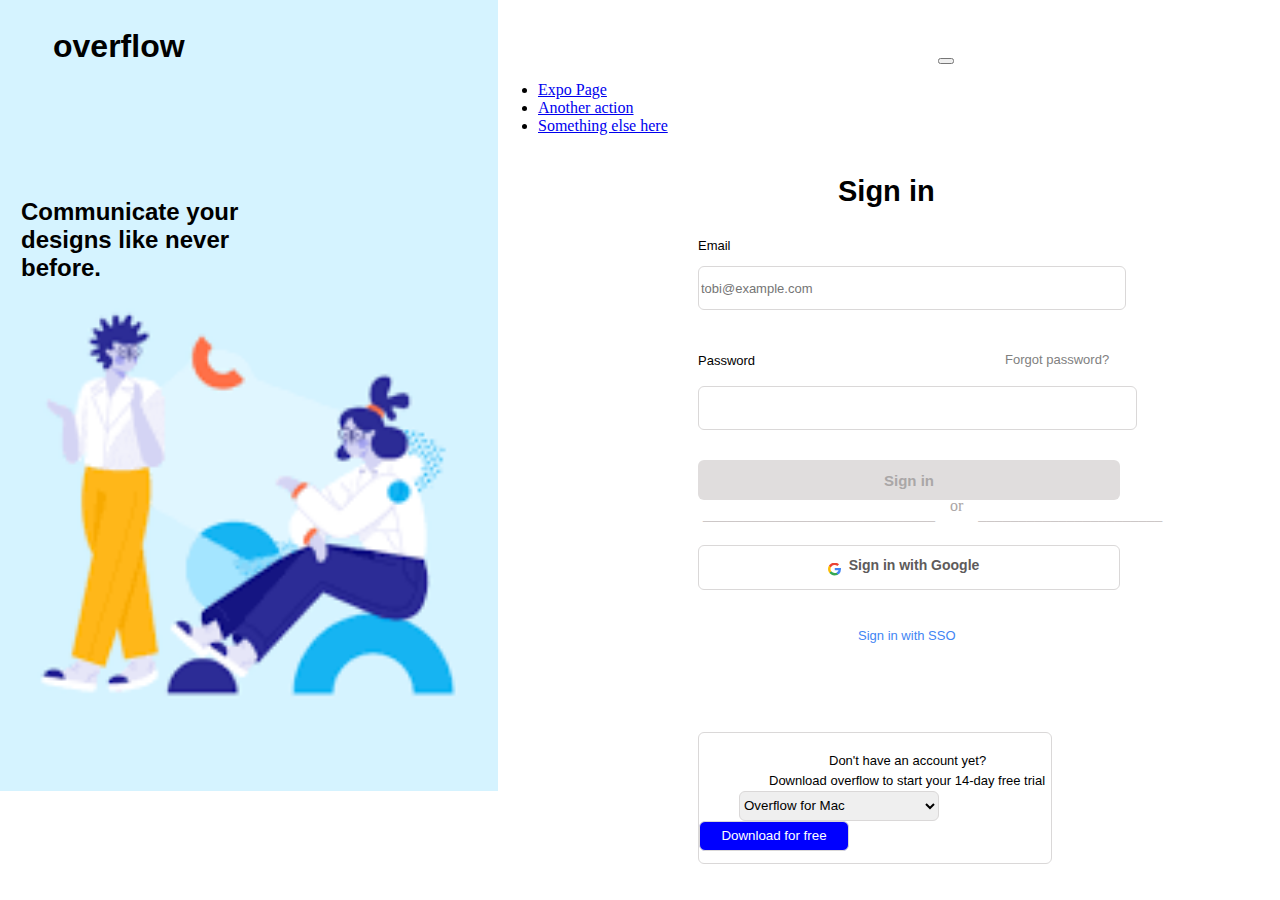
==== index.html @ ba2a92eb "spol" ====
<!DOCTYPE html>
<html lang="en">
<head>
    <meta charset="UTF-8">
    <meta http-equiv="X-UA-Compatible" content="IE=edge">
    <meta name="viewport" content="width=device-width, initial-scale=1.0">
    <title>Document</title>
    <link rel="stylesheet" href="index.css">
    <link rel="stylesheet" href="sp1raxxfont/css/all.css">
    <link href="https://cdn.jsdelivr.net/npm/bootstrap@5.3.0/dist/css/bootstrap.min.css" rel="stylesheet" integrity="sha384-9ndCyUaIbzAi2FUVXJi0CjmCapSmO7SnpJef0486qhLnuZ2cdeRhO02iuK6FUUVM" crossorigin="anonymous">
</head>
<body>
    <script src="https://cdn.jsdelivr.net/npm/bootstrap@5.3.0/dist/js/bootstrap.bundle.min.js" integrity="sha384-geWF76RCwLtnZ8qwWowPQNguL3RmwHVBC9FhGdlKrxdiJJigb/j/68SIy3Te4Bkz" crossorigin="anonymous"></script>
    <div id="back">
        <h1 id="ok">overflow</h1>
           <h2 style="margin-top: 190px;">Communicate your <br> designs like never <br> before.</h2>
        <div>
            <img src="ovd.png" alt="">
        </div>
        <div>
            <div class="dropdown">
                <button id="tgb" class="btn btn-secondary dropdown-toggle" type="button" data-bs-toggle="dropdown" aria-expanded="false" style="margin-top: 50px; margin-left: 440px; margin-bottom: -80px;">
                </button>
                <ul class="dropdown-menu">
                  <li><a class="dropdown-item" href="expo.html">Expo Page</a></li>
                  <li><a class="dropdown-item" href="#">Another action</a></li>
                  <li><a class="dropdown-item" href="#">Something else here</a></li>
                </ul>
              </div>
        <div id="jnm">      
            <h1 id="uh">Sign in</h1>
            <div id="op">
               <p id="ij">Email</p>
               <input type="text" id="yh" alt="" size="55" placeholder="tobi@example.com">
            </div>
            <div id="fd">
                <p id="mn">Password</p>
                <a id="nm" href="#">Forgot password?</a>
            </div>
            <br>
            <input type="password" id="vc" size="52"><br>
            <button id="gf"><h1 style="font-size: 15px; color: rgb(170, 167, 167);">Sign in</h1></button>
            <div id="kkk" style="display: inline-flex; margin-top: -10px; margin-left: -7px; color: rgb(204, 199, 199);">
                <p id="mko" style="margin-left: 212px;">_____________________________</p>
                <p id="kmo" style="margin-left: 15px; margin-right: 15px; margin-top: 7px; color: rgb(170, 165, 165);">or</p>
                <p id="obo">_______________________</p>
            </div><br>
            <button id="gb"><i id="hg" class="fa-brands fa-google"></i><h3 style="font-size: 14px; margin-top: -20px;font-weight: bolder;font-family: Arial, Helvetica, sans-serif; color: rgb(94, 91, 91);">Sign in with Google</h3></button>
            <br><br><br>
            <a href="#" id="rf" style="margin-left: 360px;">Sign in with SSO</a>
        </div>
            <br>
            <div id="lk">
                 <p id="sx">Don't have an account yet?</p>
                 <p id="xs">Download overflow to start your 14-day free trial</p>
                 <br>
                 <select name="overflow" id="overflows" style="margin-top: -30px;">
                    <option value="Overflow for windows">Overflow for Mac</option>
                    <option value="Overflow for Windows">Overflow for Windows</option>
                 </select>
                 <button id="ds">Download for free</button>


                 <style>
                    @media screen and (max-width: 768px) {
                        img{
                            display: none;
                        }
                        h2{
                            display: none;
                        }
                        #lk{
                            display: none;
                        }
                        #ok{
                            margin-top: -60px;
                            margin-left: 200px;
                            
                        }

                    }
                 </style>


            </div>
        </div>
    </div>
</body>
</html>
---- index.css ----
img{
    width: 500px;
    margin-top: -180px;
    margin-left: -10px;
    margin-bottom: -30px;
}
#ok{
    position: absolute;
    margin-left: 45px;
    margin-top: 20px;
    font-weight: bolder;
    font-family: Arial, Helvetica, sans-serif;
}
h2{
    position: absolute;
    margin-left: 13px;
    font-family: Arial, Helvetica, sans-serif;
}
#back{
    display: inline-flex;
}
#uh{
    margin-left: 340px;
    margin-top: 40px;
    font-family: Arial, Helvetica, sans-serif;
    font-size: 29px;
    margin-bottom: -20px;
}
#op{
    margin-top: 50px;
}
#ij,#yh{
    margin-left: 200px;
    font-family: Arial, Helvetica, sans-serif;
    font-size: 13px;
}
#yh{
    height: 40px;
    border-radius: 6px;
    border-width: 1px;
    border-style: ridge;
    border-color: rgb(218, 216, 216);
    margin-left: 200px;
    width: 422px;
}
#fd{
    margin-left: 200px;
    display: inline-flex;
    margin-top: 30px;
    font-family: Arial, Helvetica, sans-serif;
    font-size: 13px;
}
#nm{
    margin-left: 250px;
    color: grey;
    text-decoration: none;
    margin-top: 12px;
}
#vc{
    margin-left: 200px;
    margin-top: 5px;
    height: 40px;
    border-radius: 6px;
    border-width: 1px;
    border-style: ridge;
    border-color: rgb(218, 216, 216);
}
#gf{
    margin-left: 200px;
    margin-top: 30px;
    height: 40px;
    border-radius: 6px;
    border-width: 1px;
    width: 420px;
    background: rgb(224, 221, 221);
    border: none;
    width: 422px;
}
#gb{
    margin-left: 200px;
    margin-top: 5px;
    height: 45px;
    border-radius: 6px;
    border-width: 1px;
    border-style: ridge;
    width: 422px;
    background: white;
    border-color: rgb(218, 216, 216);
}
h3{
    margin-top: -35px;
    margin-left: 10px;
    font-family: Arial, Helvetica, sans-serif;
    color: rgb(66, 66, 66);
    font-weight: bold;
    
}
#hg{
    margin-left: -150px;
    margin-top: 15px;
}
.fa-google{
    background: conic-gradient(from -45deg, #ea4335 110deg, #4285f4 90deg 180deg, #34a853 180deg 270deg, #fbbc05 270deg) 73% 55%/150% 150% no-repeat;
    -webkit-background-clip: text;
    color: transparent;
    -webkit-text-fill-color: transparent;
}
#rf{
    list-style-type: none;
    border-bottom: none;
    color: #4285f4;
    font-family: Arial, Helvetica, sans-serif;
    font-size: 13px;
    text-decoration: none;
}
#lk{
    margin-left: 200px;
    margin-top: 70px;
    font-family: Arial, Helvetica, sans-serif;
    font-size: 13px;
    border-style: ridge;
    margin-right: 220px;
    height: 130px;
    font-weight: lighter;
    border-radius: 6px;
    border-color: rgb(218, 216, 216);
    border-style: ridge;
    border-width: 1px;
}
#sx{
    margin-left: 130px;
    margin-top: 20px;
}
#xs{
    margin-left: 70px;
    margin-top: -8px;
    margin-bottom: -5px;
}
#overflows{
    margin-top: -100px;
    margin-left: 40px;
    height: 30px;
    width: 200px;
    border-radius: 6px;
    border-color: rgb(218, 216, 216);
    border-style: ridge;
    border-width: 1px;
    font-family: Arial, Helvetica, sans-serif;
}
#ds{
    height: 30px;
    width: 150px;
    border-radius: 6px;
    border-color: rgb(218, 216, 216);
    border-style: ridge;
    border-width: 1px;
    font-family: Arial, Helvetica, sans-serif;
    background-color: blue;
    color: white;
}

@media screen and (max-width: 768px){
    #back{
        margin-left: -197px;
        margin-top: 100px;
        width: 100%;
    }
    #ok{
        margin-left: 100px;
        margin-top: 30px;
        
    }
    #kkk{
        width: 0px;
    }
    #kkk #kmo{
        margin-left: 50px;
    }
    #kkk #mko{
        width: 300px;
        margin-left: -10px;
        margin-right: -10px;
    }
    #kkk #obo{
        margin-left: -10px;
    }
    #vc,#yh,#obo,#gb,#gf{
        width: 385px;
    }
    #nm{
        margin-left: 220px;
        margin-top: 2px;
    }
}
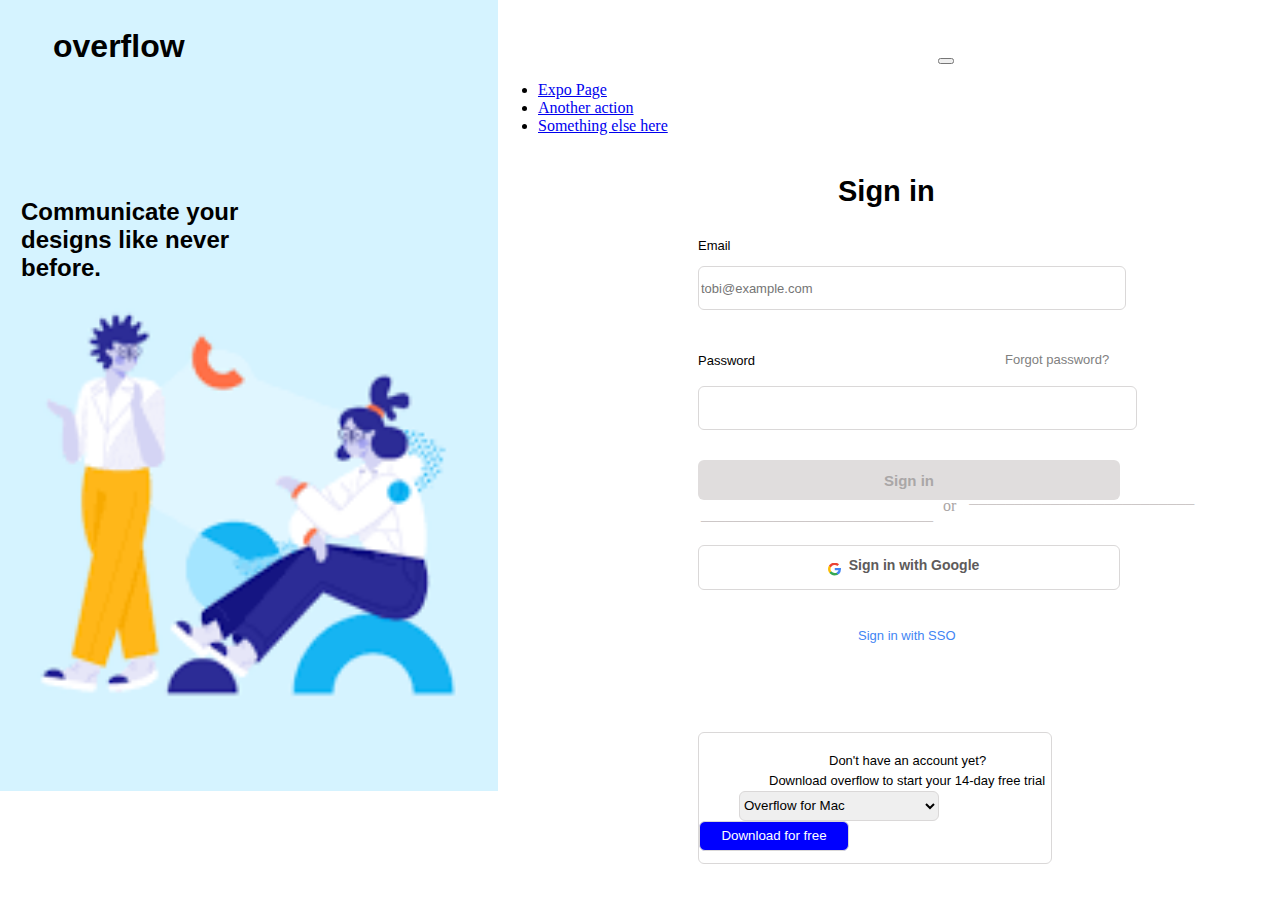
==== commit 63a1cf56: "kkm" ====
--- a/index.html
+++ b/index.html
@@ -40,10 +40,10 @@
             <br>
             <input type="password" id="vc" size="52"><br>
             <button id="gf"><h1 style="font-size: 15px; color: rgb(170, 167, 167);">Sign in</h1></button>
-            <div id="kkk" style="display: inline-flex; margin-top: -10px; margin-left: -7px; color: rgb(204, 199, 199);">
-                <p id="mko" style="margin-left: 212px;">_____________________________</p>
-                <p id="kmo" style="margin-left: 15px; margin-right: 15px; margin-top: 7px; color: rgb(170, 165, 165);">or</p>
-                <p id="obo">_______________________</p>
+            <div id="kkk" style="display: inline-flex; margin-top: -10px; margin-left: -5px; color: rgb(204, 199, 199);">
+                <p id="mko" style="margin-left: 208px;">_____________________________</p>
+                <p id="kmo" style="margin-left: 10px; margin-right: 10px; margin-top: 7px; color: rgb(170, 165, 165);">or</p>
+                <p id="obo" style="font-size: large; margin-top: -3px; margin-left: 3px;">_________________________</p>
             </div><br>
             <button id="gb"><i id="hg" class="fa-brands fa-google"></i><h3 style="font-size: 14px; margin-top: -20px;font-weight: bolder;font-family: Arial, Helvetica, sans-serif; color: rgb(94, 91, 91);">Sign in with Google</h3></button>
             <br><br><br>
@@ -75,7 +75,11 @@
                         #ok{
                             margin-top: -60px;
                             margin-left: 200px;
-                            
+                        }
+                        #kkk{
+                            size-adjust: 100px;
+                            width: auto;
+                            margin: auto;
                         }
 
                     }
--- a/index.css
+++ b/index.css
@@ -170,21 +170,13 @@
         margin-top: 30px;
         
     }
-    #kkk{
-        width: 0px;
-    }
-    #kkk #kmo{
-        margin-left: 50px;
+    #kkk p{
+        font-size: 13px;
     }
     #kkk #mko{
-        width: 300px;
-        margin-left: -10px;
-        margin-right: -10px;
+        margin-top: 4px;
     }
-    #kkk #obo{
-        margin-left: -10px;
-    }
-    #vc,#yh,#obo,#gb,#gf{
+    #vc,#yh,#gb,#gf{
         width: 385px;
     }
     #nm{
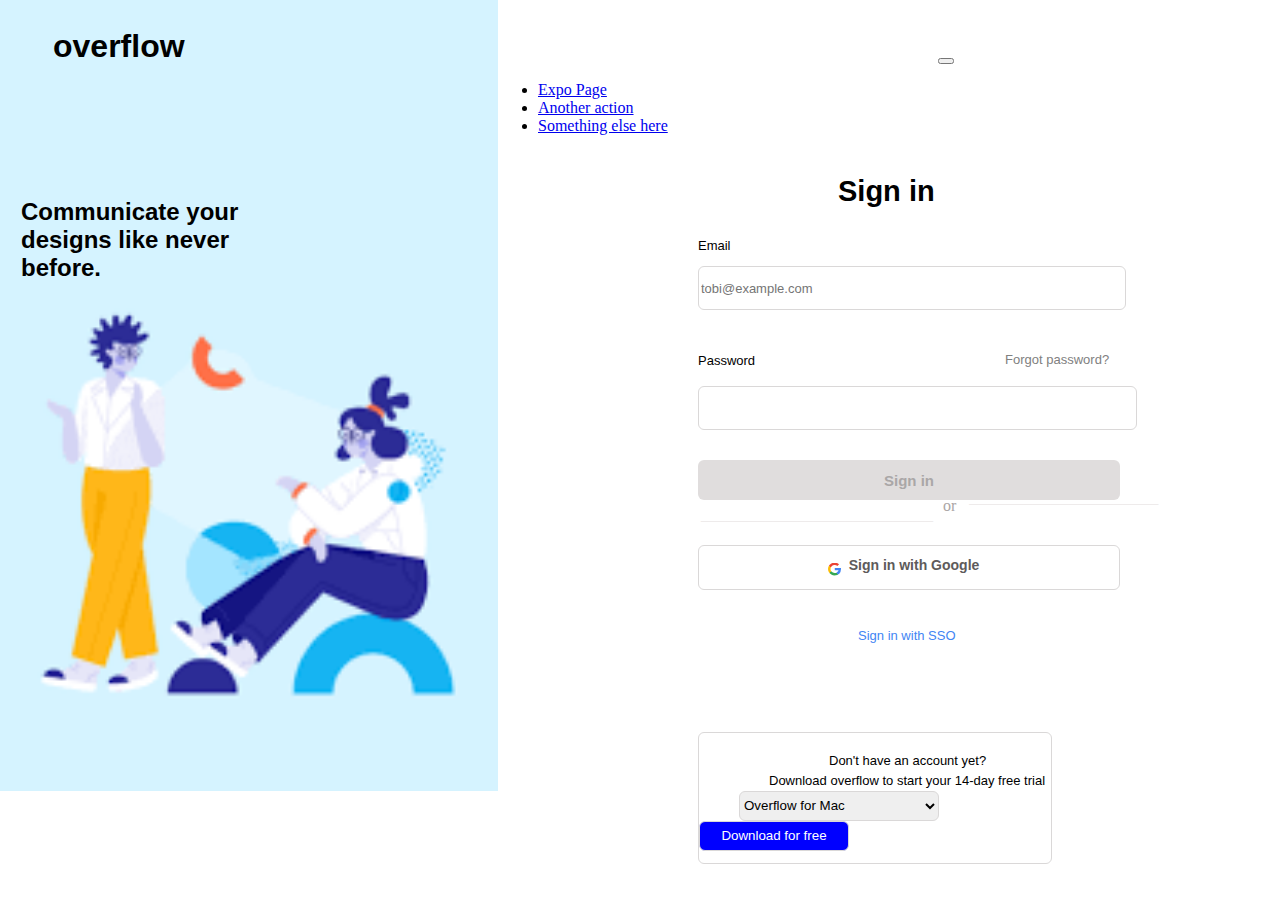
==== commit 35609ac7: "pol" ====
--- a/index.html
+++ b/index.html
@@ -40,10 +40,10 @@
             <br>
             <input type="password" id="vc" size="52"><br>
             <button id="gf"><h1 style="font-size: 15px; color: rgb(170, 167, 167);">Sign in</h1></button>
-            <div id="kkk" style="display: inline-flex; margin-top: -10px; margin-left: -5px; color: rgb(204, 199, 199);">
+            <div id="kkk" style="display: inline-flex; margin-top: -10px; margin-left: -5px; color: rgb(238, 235, 235);">
                 <p id="mko" style="margin-left: 208px;">_____________________________</p>
                 <p id="kmo" style="margin-left: 10px; margin-right: 10px; margin-top: 7px; color: rgb(170, 165, 165);">or</p>
-                <p id="obo" style="font-size: large; margin-top: -3px; margin-left: 3px;">_________________________</p>
+                <p id="obo" style="font-size: large; margin-top: -3px; margin-left: 3px;">_____________________</p>
             </div><br>
             <button id="gb"><i id="hg" class="fa-brands fa-google"></i><h3 style="font-size: 14px; margin-top: -20px;font-weight: bolder;font-family: Arial, Helvetica, sans-serif; color: rgb(94, 91, 91);">Sign in with Google</h3></button>
             <br><br><br>
--- a/index.css
+++ b/index.css
@@ -164,6 +164,7 @@
         margin-left: -197px;
         margin-top: 100px;
         width: 100%;
+        
     }
     #ok{
         margin-left: 100px;
@@ -171,10 +172,14 @@
         
     }
     #kkk p{
-        font-size: 13px;
+        font-size: 12px;
     }
     #kkk #mko{
         margin-top: 4px;
+    }
+    #kkk #obo{
+        font-size: 10px;
+        width: 10px;
     }
     #vc,#yh,#gb,#gf{
         width: 385px;
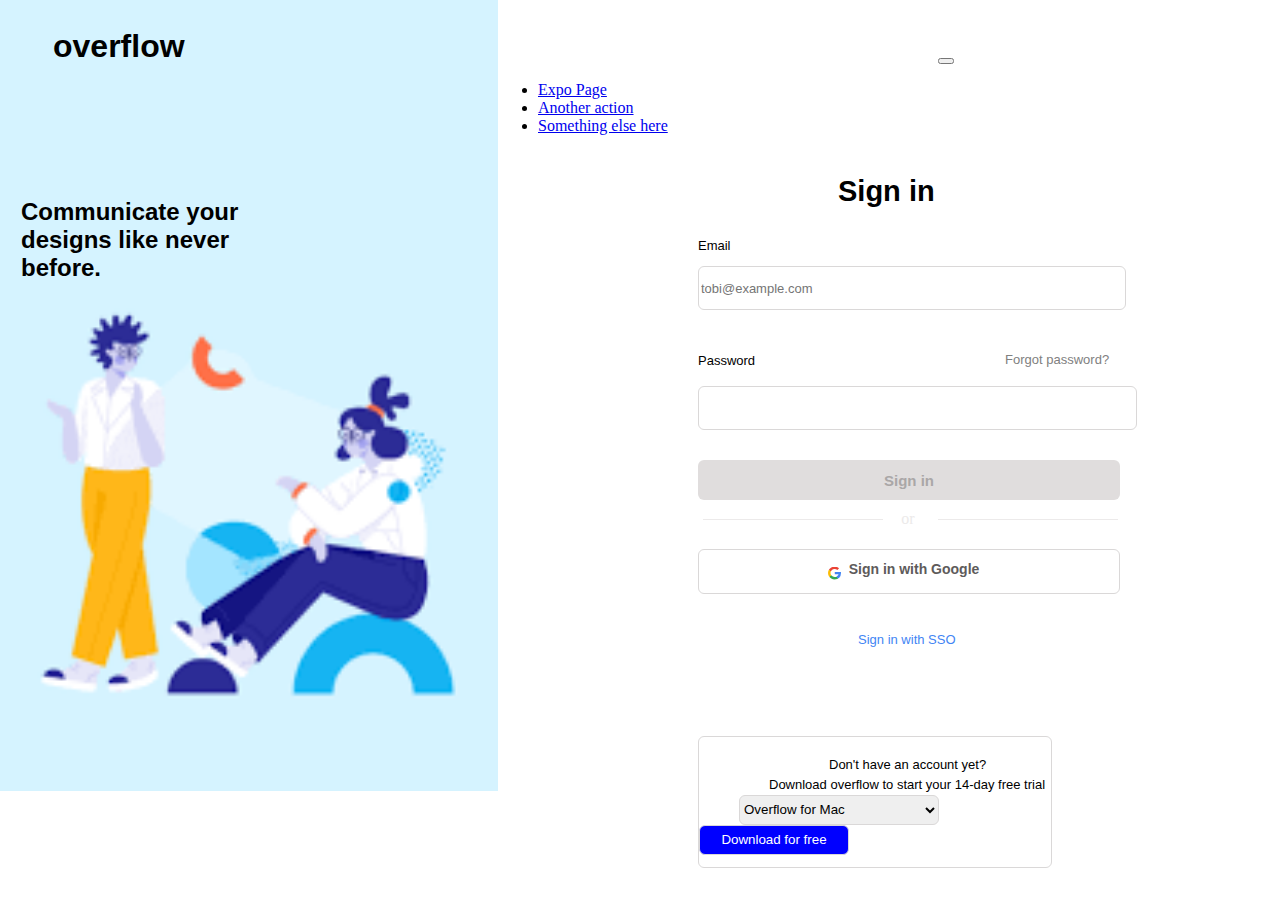
==== commit 0114573f: "gtt" ====
--- a/index.html
+++ b/index.html
@@ -40,11 +40,9 @@
             <br>
             <input type="password" id="vc" size="52"><br>
             <button id="gf"><h1 style="font-size: 15px; color: rgb(170, 167, 167);">Sign in</h1></button>
-            <div id="kkk" style="display: inline-flex; margin-top: -10px; margin-left: -5px; color: rgb(238, 235, 235);">
-                <p id="mko" style="margin-left: 208px;">_____________________________</p>
-                <p id="kmo" style="margin-left: 10px; margin-right: 10px; margin-top: 7px; color: rgb(170, 165, 165);">or</p>
-                <p id="obo" style="font-size: large; margin-top: -3px; margin-left: 3px;">_____________________</p>
-            </div><br>
+        <div id="jhm">
+            <p id="kk" style="margin-left: 160px; margin-top: 10px;">or</p>
+        </div>
             <button id="gb"><i id="hg" class="fa-brands fa-google"></i><h3 style="font-size: 14px; margin-top: -20px;font-weight: bolder;font-family: Arial, Helvetica, sans-serif; color: rgb(94, 91, 91);">Sign in with Google</h3></button>
             <br><br><br>
             <a href="#" id="rf" style="margin-left: 360px;">Sign in with SSO</a>
--- a/index.css
+++ b/index.css
@@ -112,6 +112,36 @@
     font-family: Arial, Helvetica, sans-serif;
     font-size: 13px;
     text-decoration: none;
+}
+#kk:before{
+    content: " ";
+    display: block;
+    height: 1px;
+    width: 180px;
+    margin-left: 45px;
+    position: absolute;
+    top: 50%;
+    left: 0;
+    background: rgb(236, 234, 234);
+}
+#kk:after{
+    content: " ";
+    display: block;
+    height: 1px;
+    width: 180px;
+    position: absolute;
+    top: 50%;
+    right: 0;
+    background: rgb(236, 234, 234);
+    margin-right: 40px;
+}
+#kk{
+    position: relative;
+
+    max-width: 500px;
+    margin-left: 00px auto;
+    text-align: center;
+    color: rgb(236, 234, 234);
 }
 #lk{
     margin-left: 200px;
@@ -171,15 +201,23 @@
         margin-top: 30px;
         
     }
-    #kkk p{
-        font-size: 12px;
+    #kkk{
+        font-size: 6px;
     }
     #kkk #mko{
-        margin-top: 4px;
+        font-size: 11px;
+        margin-top: 3px;
+    }
+    #kkk #kmo{
+        margin-top: 10px;
+        font-size: 13px;
+        margin-left: -10px;
     }
     #kkk #obo{
-        font-size: 10px;
-        width: 10px;
+        font-size: 11px;
+        margin-right: 0px;
+        margin-top: -300px; 
+        margin-left: px;
     }
     #vc,#yh,#gb,#gf{
         width: 385px;
@@ -188,4 +226,8 @@
         margin-left: 220px;
         margin-top: 2px;
     }
+    body{
+        overflow-x: hidden;
+    }
+
 }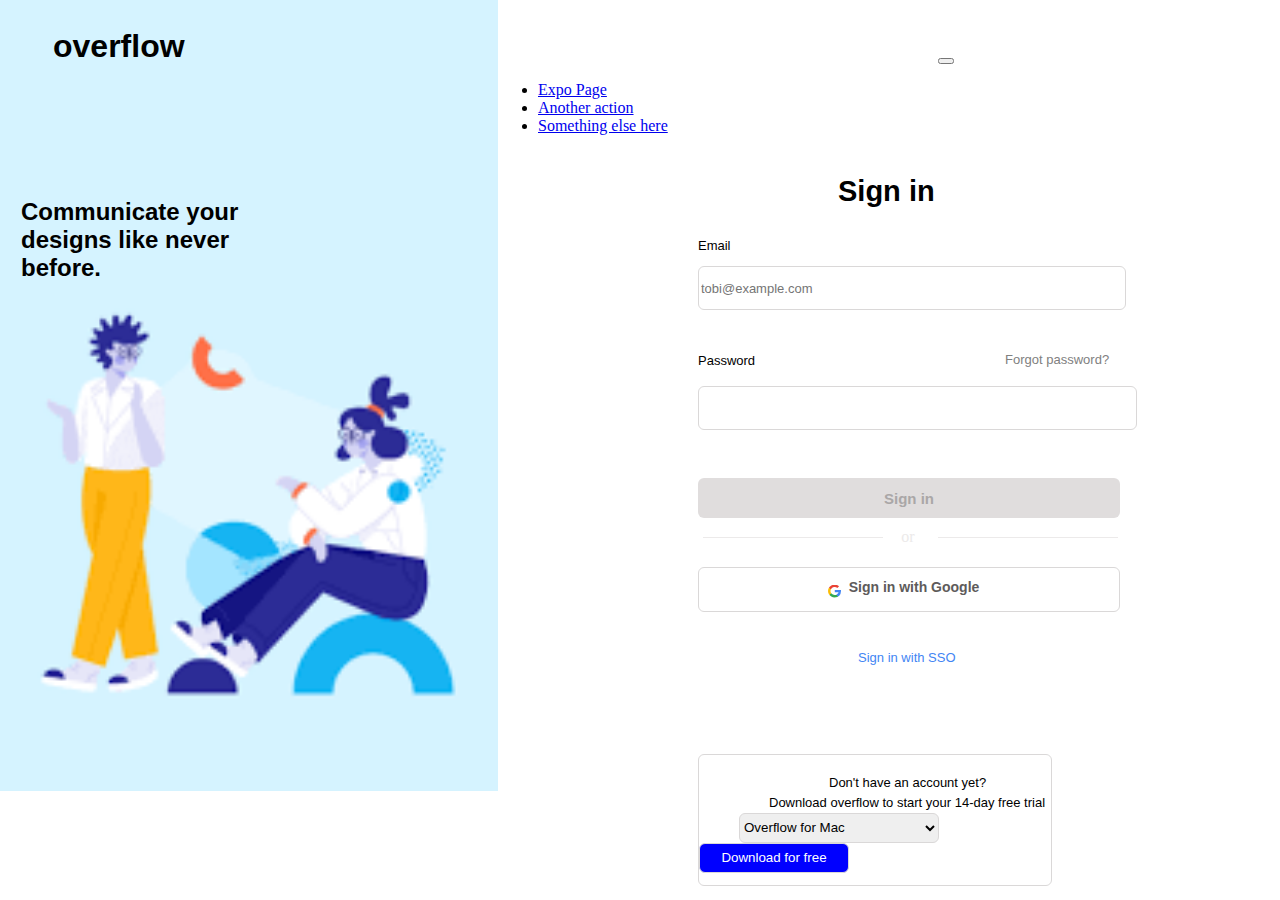
==== commit 0fafd190: "stressed" ====
--- a/index.html
+++ b/index.html
@@ -31,14 +31,20 @@
             <h1 id="uh">Sign in</h1>
             <div id="op">
                <p id="ij">Email</p>
-               <input type="text" id="yh" alt="" size="55" placeholder="tobi@example.com">
+               <label for="exampleFormControlInput1" class="form-label"></label>
+               <input type="email" id="yh" alt="" size="55" placeholder="tobi@example.com" onkeyup="validateemail()">
+               <span id="emailError" class="error"></span>
             </div>
             <div id="fd">
                 <p id="mn">Password</p>
                 <a id="nm" href="#">Forgot password?</a>
             </div>
             <br>
-            <input type="password" id="vc" size="52"><br>
+        <div id="ikh">
+            <label for="exampleFormControlInput2" class="pass-label"></label>
+            <input type="password" id="vc" size="52" onkeyup="validatepassword()"><br>
+            <span id="passError" class="errors"></span>
+        </div>
             <button id="gf"><h1 style="font-size: 15px; color: rgb(170, 167, 167);">Sign in</h1></button>
         <div id="jhm">
             <p id="kk" style="margin-left: 160px; margin-top: 10px;">or</p>
@@ -59,6 +65,65 @@
                  <button id="ds">Download for free</button>
 
 
+
+
+                 <script>
+                    const form = document.getElementById("registrationForm");
+                    const exampleFormContolInput1 = document.getElementById("yh");
+                    const emailError = document.getElementById("emailError");
+                    const emailformat = /^[a-zA-Z0-9._%+-]+@[a-zA-Z0-9.-]+\.[a-zA-Z]{2,}$/;
+
+                    function validateemail(){
+                        if (!yh.value) {
+                            emailError.textContent = "Input a valid email";
+                            emailError.style.color = "red";
+
+                        } else if ( !yh.value.match(emailformat)) {
+                            emailError.textContent = "Incorrect email";
+                            emailError.style.color = "red";
+
+
+                        } else {
+                            emailError.textContent = "valid email";
+                            emailError.style.color = "blue";
+                        }
+                    }
+                 </script>
+
+
+
+
+
+            <script>
+                const formm = document.getElementById("registrationForm");
+                const exampleFormControlInput2 = document.getElementById("vc");
+                const passError = document.getElementById("passError");
+                const passwordformat = /^(?=.[a-z])(?=.[A-Z])(?=.[0-9])(?=.[!@#\$%\^&])[a-zA-Z0-9!@#\$%\^&]{5,15}$/;
+
+                function validatepassword(){
+                    if (!vc.value) {
+                        passError.textContent = "Password should be at least 8 characters long.";
+                        passError.style.color = "red";
+
+                    } else if ( !vc.value.match(emailformat)) {
+                        passError.textContent = "Incorrect password";
+                        passError.style.color = "red";
+
+
+                    } else {
+                        passError.textContent = "valid password";
+                        passError.style.color = "blue";
+                    }
+                }
+            </script>
+
+
+
+
+
+
+
+
                  <style>
                     @media screen and (max-width: 768px) {
                         img{
@@ -71,8 +136,8 @@
                             display: none;
                         }
                         #ok{
-                            margin-top: -60px;
-                            margin-left: 200px;
+                            margin-top: -100px;
+                            margin-left: 250px;
                         }
                         #kkk{
                             size-adjust: 100px;
--- a/index.css
+++ b/index.css
@@ -188,37 +188,41 @@
     background-color: blue;
     color: white;
 }
+.error{
+    margin-top: 40px;
+    margin-left: -420px;
+    position: absolute;
+}
+.errors{
+    margin-left: 210px;
+}
 
 @media screen and (max-width: 768px){
     #back{
         margin-left: -197px;
-        margin-top: 100px;
+        margin-top: 110px;
         width: 100%;
         
+    }
+    .error{
+        margin-left: -380px;
+        position: absolute;
+    }
+    #ikh{
+        margin-top: -30px;
+        margin-bottom: -20px;
+    }
+    #ij{
+        margin-bottom: -5px;
+    }
+    #yh{
+        margin-top: -60px;
     }
     #ok{
         margin-left: 100px;
         margin-top: 30px;
         
     }
-    #kkk{
-        font-size: 6px;
-    }
-    #kkk #mko{
-        font-size: 11px;
-        margin-top: 3px;
-    }
-    #kkk #kmo{
-        margin-top: 10px;
-        font-size: 13px;
-        margin-left: -10px;
-    }
-    #kkk #obo{
-        font-size: 11px;
-        margin-right: 0px;
-        margin-top: -300px; 
-        margin-left: px;
-    }
     #vc,#yh,#gb,#gf{
         width: 385px;
     }
@@ -229,5 +233,40 @@
     body{
         overflow-x: hidden;
     }
+    #kk:before{
+        content: " ";
+        display: block;
+        height: 1px;
+        width: 160px;
+        margin-left: 15px;
+        margin-right: 0px;
+        position: absolute;
+        top: 50%;
+        left: 0;
+        background: rgb(236, 234, 234);
+    }
+    #kk:after{
+        content: " ";
+        display: block;
+        height: 1px;
+        width: 160px;
+        position: absolute;
+        top: 50%;
+        right: 0;
+        background: rgb(236, 234, 234);
+        margin-right: 10px;
+    }
+    #kk{
+        position: relative;
+    
+        max-width: 500px;
+        margin-left: 00px auto;
+        text-align: center;
+        color: rgb(236, 234, 234);
+    }
+    #jhm {
+        margin-left: 30px;
+    }
+
 
 }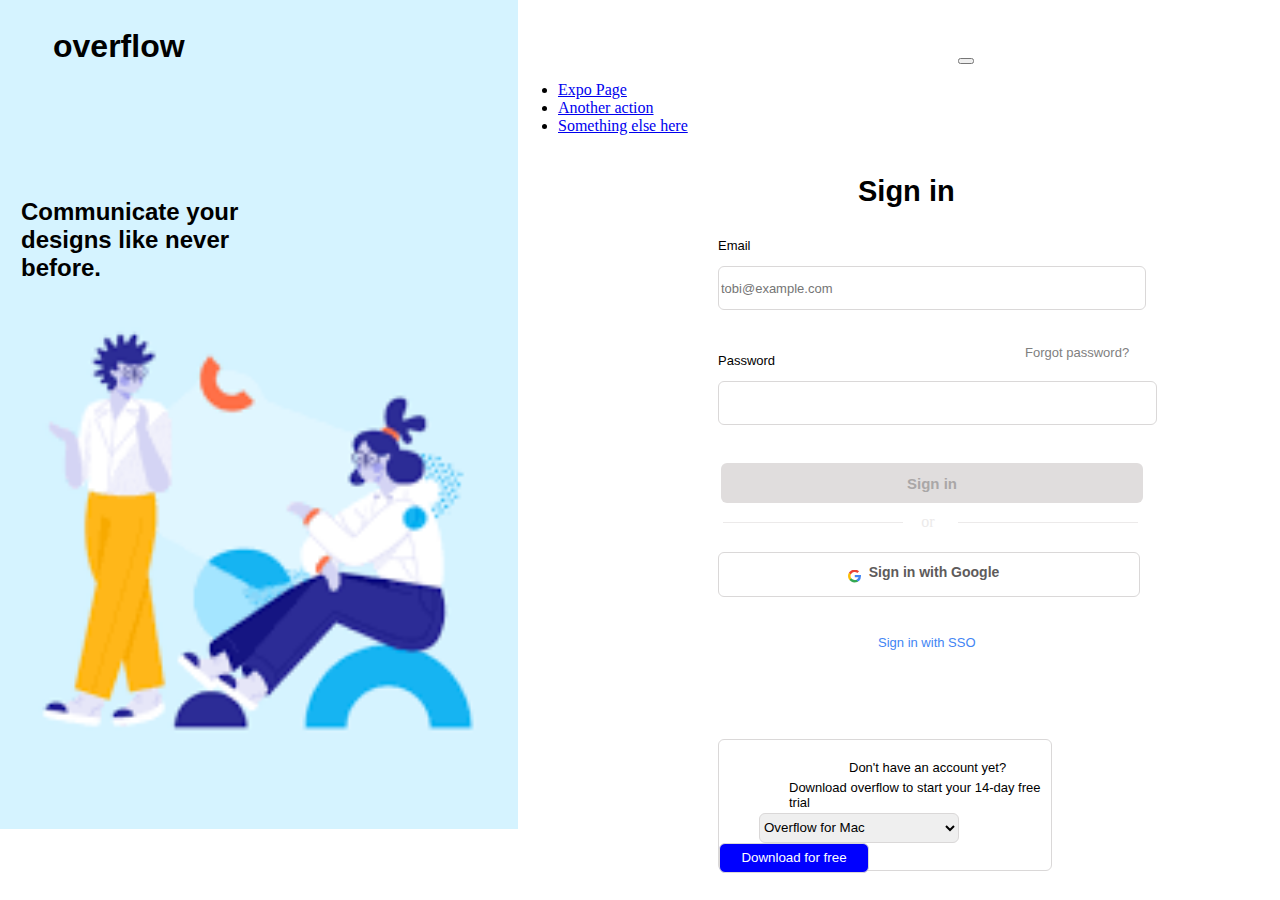
==== commit 9ed84a47: "omo" ====
--- a/index.html
+++ b/index.html
@@ -4,7 +4,7 @@
     <meta charset="UTF-8">
     <meta http-equiv="X-UA-Compatible" content="IE=edge">
     <meta name="viewport" content="width=device-width, initial-scale=1.0">
-    <title>Document</title>
+    <title>Overflow</title>
     <link rel="stylesheet" href="index.css">
     <link rel="stylesheet" href="sp1raxxfont/css/all.css">
     <link href="https://cdn.jsdelivr.net/npm/bootstrap@5.3.0/dist/css/bootstrap.min.css" rel="stylesheet" integrity="sha384-9ndCyUaIbzAi2FUVXJi0CjmCapSmO7SnpJef0486qhLnuZ2cdeRhO02iuK6FUUVM" crossorigin="anonymous">
@@ -68,7 +68,6 @@
 
 
                  <script>
-                    const form = document.getElementById("registrationForm");
                     const exampleFormContolInput1 = document.getElementById("yh");
                     const emailError = document.getElementById("emailError");
                     const emailformat = /^[a-zA-Z0-9._%+-]+@[a-zA-Z0-9.-]+\.[a-zA-Z]{2,}$/;
@@ -95,7 +94,6 @@
 
 
             <script>
-                const formm = document.getElementById("registrationForm");
                 const exampleFormControlInput2 = document.getElementById("vc");
                 const passError = document.getElementById("passError");
                 const passwordformat = /^(?=.[a-z])(?=.[A-Z])(?=.[0-9])(?=.[!@#\$%\^&])[a-zA-Z0-9!@#\$%\^&]{5,15}$/;
--- a/index.css
+++ b/index.css
@@ -1,5 +1,5 @@
 img{
-    width: 500px;
+    width: 520px;
     margin-top: -180px;
     margin-left: -10px;
     margin-bottom: -30px;
@@ -54,11 +54,16 @@
     margin-left: 250px;
     color: grey;
     text-decoration: none;
-    margin-top: 12px;
+    margin-top: 5px;
+}
+#fd{
+    margin-bottom: -10px;
+    margin-left: 200px;
 }
 #vc{
     margin-left: 200px;
-    margin-top: 5px;
+    margin-bottom: -10px;
+    margin-top: 10px;
     height: 40px;
     border-radius: 6px;
     border-width: 1px;
@@ -66,7 +71,7 @@
     border-color: rgb(218, 216, 216);
 }
 #gf{
-    margin-left: 200px;
+    margin-left: 203px;
     margin-top: 30px;
     height: 40px;
     border-radius: 6px;
@@ -200,9 +205,8 @@
 @media screen and (max-width: 768px){
     #back{
         margin-left: -197px;
-        margin-top: 110px;
-        width: 100%;
-        
+        margin-top: 120px;
+        width: 100%;   
     }
     .error{
         margin-left: -380px;
@@ -213,6 +217,11 @@
         margin-bottom: -20px;
     }
     #ij{
+        margin-bottom: -5px;
+        margin-left: 210px;
+    }
+    #fd{
+        margin-left: 210px;
         margin-bottom: -5px;
     }
     #yh{
@@ -224,10 +233,11 @@
         
     }
     #vc,#yh,#gb,#gf{
-        width: 385px;
+        width: 360px;
+        margin-left: 210px;
     }
     #nm{
-        margin-left: 220px;
+        margin-left: 190px;
         margin-top: 2px;
     }
     body{
@@ -238,7 +248,7 @@
         display: block;
         height: 1px;
         width: 160px;
-        margin-left: 15px;
+        margin-left: 10px;
         margin-right: 0px;
         position: absolute;
         top: 50%;
@@ -254,18 +264,17 @@
         top: 50%;
         right: 0;
         background: rgb(236, 234, 234);
-        margin-right: 10px;
+        margin-right: 5px;
     }
     #kk{
         position: relative;
-    
         max-width: 500px;
         margin-left: 00px auto;
         text-align: center;
         color: rgb(236, 234, 234);
     }
     #jhm {
-        margin-left: 30px;
+        margin-left: 45px;
     }
 
 
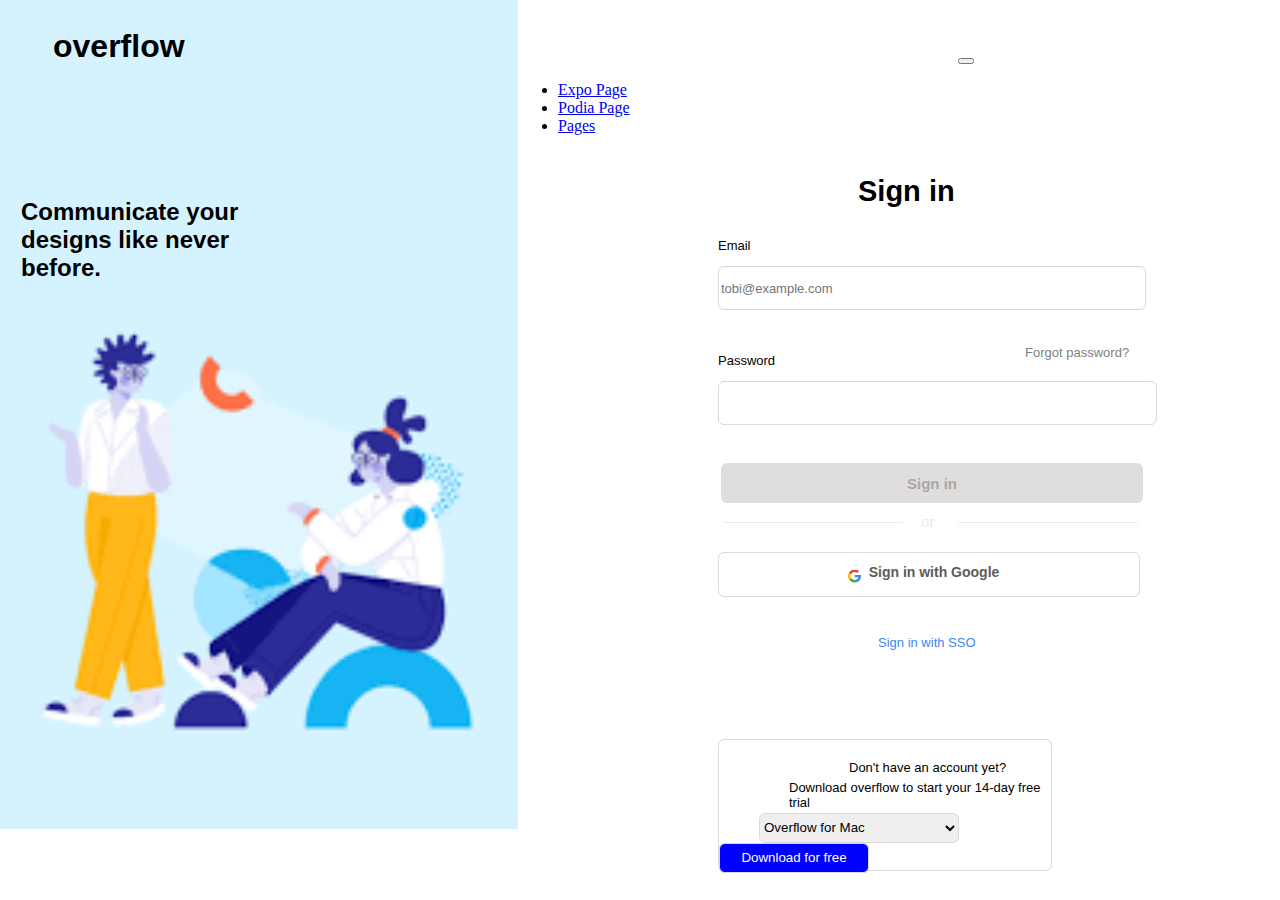
==== commit a96cd305: "neew" ====
--- a/index.html
+++ b/index.html
@@ -23,8 +23,8 @@
                 </button>
                 <ul class="dropdown-menu">
                   <li><a class="dropdown-item" href="expo.html">Expo Page</a></li>
-                  <li><a class="dropdown-item" href="#">Another action</a></li>
-                  <li><a class="dropdown-item" href="#">Something else here</a></li>
+                  <li><a class="dropdown-item" href="podia.html">Podia Page</a></li>
+                  <li><a class="dropdown-item" href="#">Pages</a></li>
                 </ul>
               </div>
         <div id="jnm">      
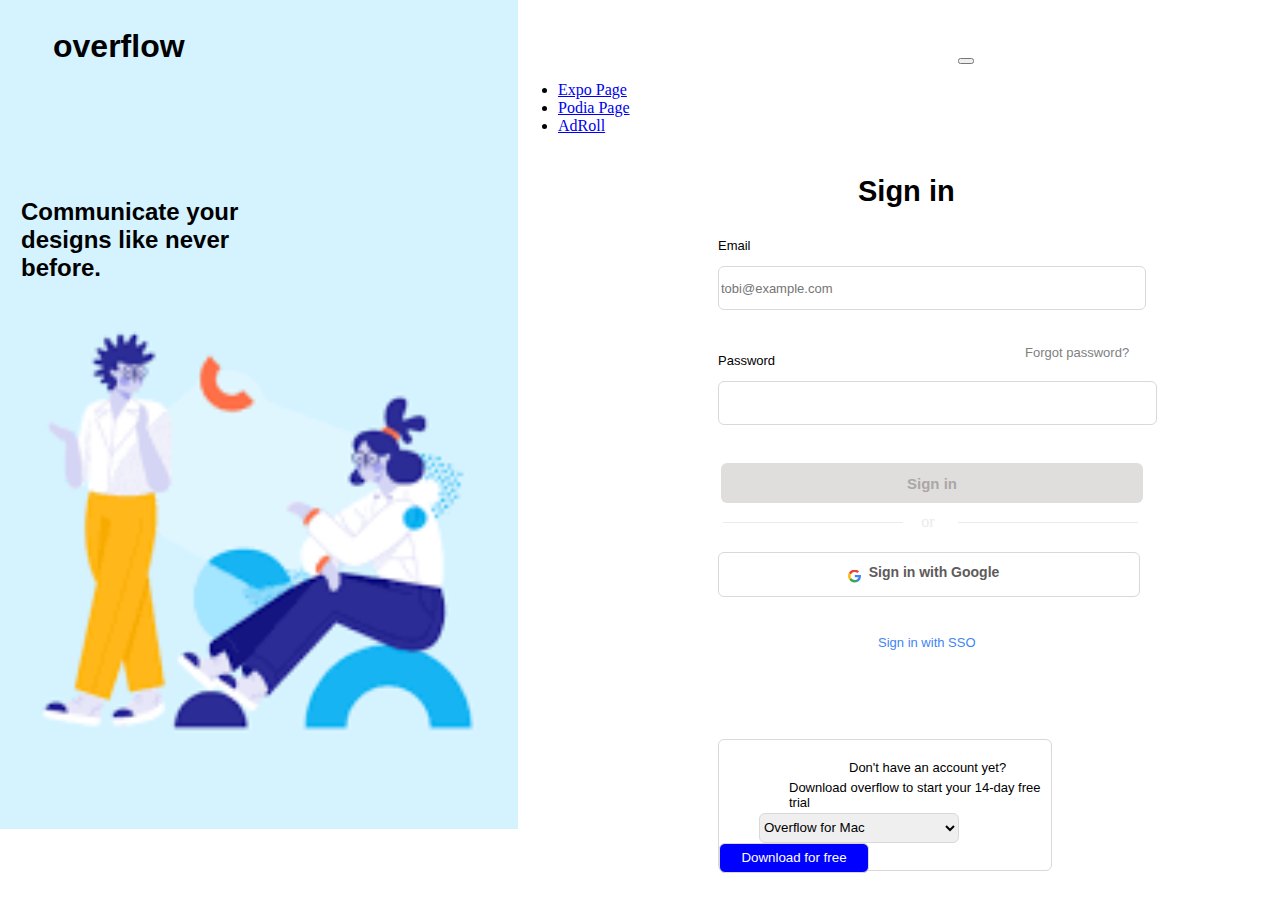
==== commit f06876e7: "toke" ====
--- a/index.html
+++ b/index.html
@@ -24,7 +24,7 @@
                 <ul class="dropdown-menu">
                   <li><a class="dropdown-item" href="expo.html">Expo Page</a></li>
                   <li><a class="dropdown-item" href="podia.html">Podia Page</a></li>
-                  <li><a class="dropdown-item" href="#">Pages</a></li>
+                  <li><a class="dropdown-item" href="adroll.html">AdRoll</a></li>
                 </ul>
               </div>
         <div id="jnm">      
